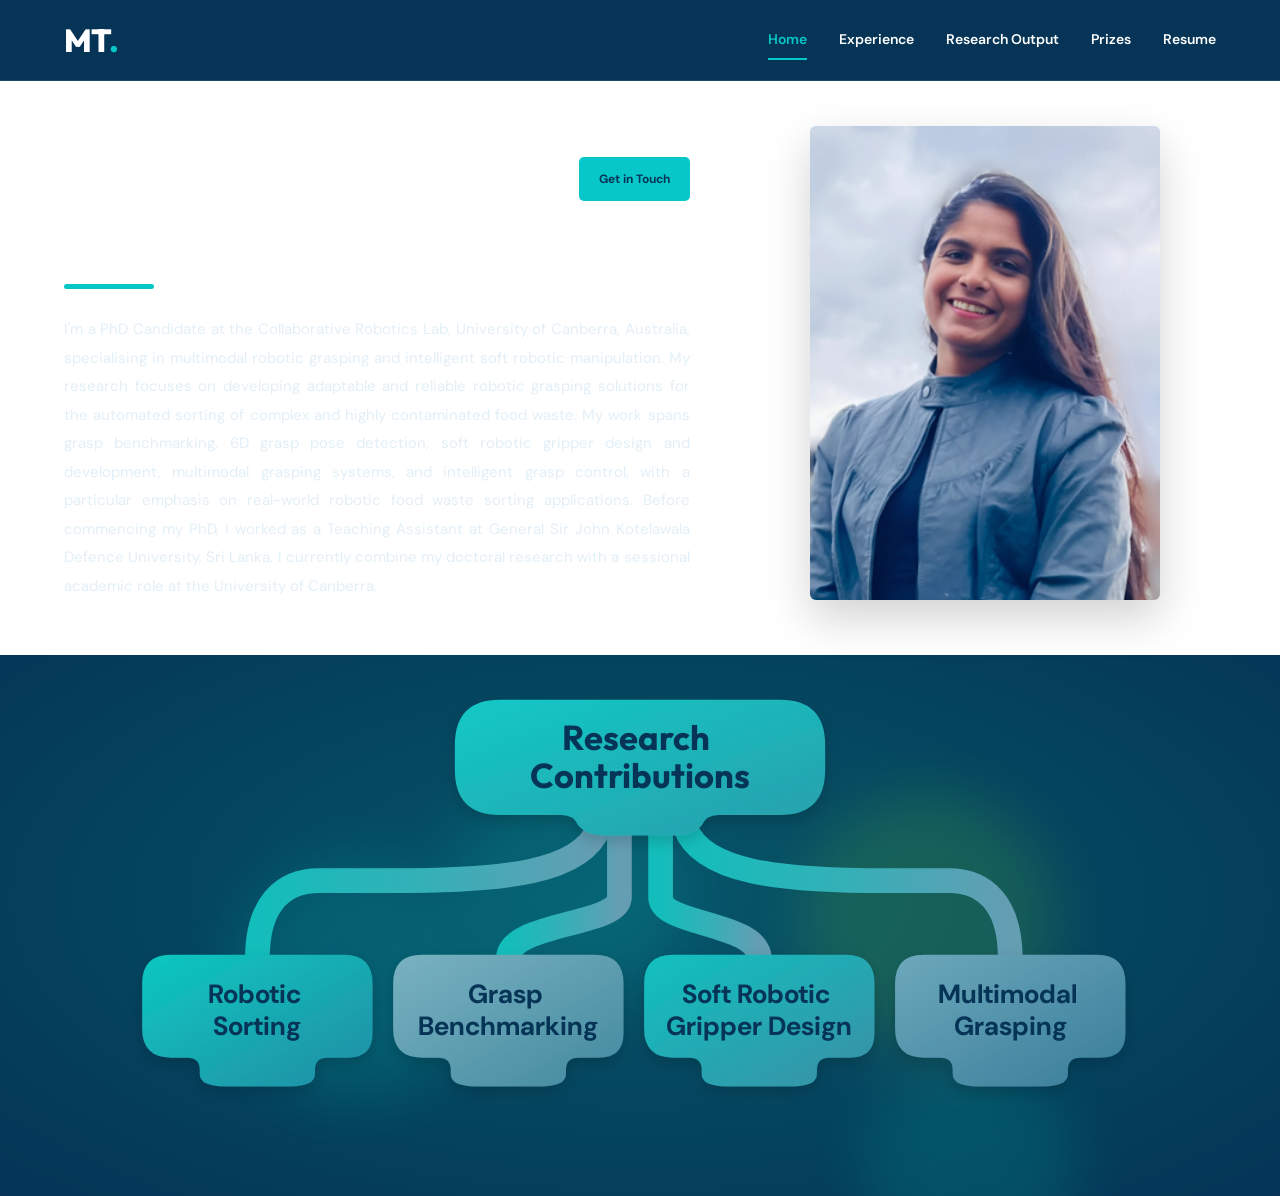
==== index.html @ 843c8979 "Update index.html" ====
<!DOCTYPE html>
<html lang="en">

<head>
    <meta charset="UTF-8">

    <meta name="viewport"
          content="width=device-width, initial-scale=1.0">

    <meta name="description"
          content="Moniesha Thilakarathna - PhD Candidate specialising in multimodal robotic grasping at the University of Canberra.">

    <title>Moniesha Thilakarathna | Robotics Researcher</title>

    <!-- Google Fonts -->
    <link rel="preconnect"
          href="https://fonts.googleapis.com">

    <link rel="preconnect"
          href="https://fonts.gstatic.com"
          crossorigin>

    <link
        href="https://fonts.googleapis.com/css2?family=DM+Sans:wght@400;500;600;700&family=Outfit:wght@400;500;600;700;800&display=swap"
        rel="stylesheet">

    <link rel="stylesheet" href="style.css?v=6">

</head>

<body>

    <!-- ========================================
         FULL-WIDTH NAVIGATION
         ======================================== -->

    <header class="site-header">

        <nav class="navbar container"
             aria-label="Main navigation">

            <a href="#home" class="logo">
                MT<span>.</span>
            </a>

            <button
                class="menu-toggle"
                type="button"
                aria-label="Toggle navigation"
                aria-expanded="false"
                aria-controls="nav-links">
                ☰
            </button>

            <div class="nav-links" id="nav-links">

                <a href="#home" class="active">
                    Home
                </a>

                <a href="#experience" class="future-link">
                    Experience
                </a>

                <a href="research-output.html">
                    Research Output
                </a>

                <a href="prizes.html">Prizes</a>

                <a href="assets/resume/CV-Moniesha_Thilakarathna.pdf"
   target="_blank"
   rel="noopener noreferrer">
    Resume
</a>

            </div>

        </nav>

    </header>


    <!-- ========================================
         HOMEPAGE INTRODUCTION
         ======================================== -->

    <main>

        <section class="hero" id="home">

            <div class="container hero-grid">

                <!-- LEFT: NAME AND BIOGRAPHY -->

                <div class="hero-content">

                    <!-- Get in Touch button -->

                    <div class="hero-top-contact">

                       <a href="mailto:Moniesha.Thilakarathna@canberra.edu.au?subject=Inquiry%20from%20Portfolio"
   class="hero-contact-btn">
    Get in Touch
</a>

                    </div>

                    <!-- Name -->

                    <h1>
                        Moniesha<br>
                        Thilakarathna
                    </h1>

                    <!-- Turquoise divider -->

                    <div class="hero-divider"></div>

                    <!-- Biography -->

                    <p class="hero-description">

                        I'm a PhD Candidate at the Collaborative Robotics Lab, 
                        University of Canberra, Australia, specialising in multimodal 
                        robotic grasping and intelligent soft robotic manipulation. 
                        My research focuses on developing adaptable and reliable robotic
                        grasping solutions for the automated sorting of complex and highly 
                        contaminated food waste. My work spans grasp benchmarking, 6D grasp pose detection,
                        soft robotic gripper design and development, multimodal grasping systems, and
                        intelligent grasp control, with a particular emphasis on real-world robotic food
                        waste sorting applications. Before commencing my PhD, I worked as a Teaching Assistant
                        at General Sir John Kotelawala Defence University, Sri Lanka. I currently combine
                        my doctoral research with a sessional academic role at the University of Canberra.

                    </p>

                </div>


                <!-- RIGHT: PORTRAIT -->

                <div class="hero-visual">

                    <div class="portrait-frame">

                        <img
                            src="assets/images/Moniesha.png"
                            alt="Portrait of Moniesha Thilakarathna">

                    </div>

                </div>

            </div>

        </section>

       

<!-- ==========================================
     RESEARCH CONTRIBUTIONS TREE
     ========================================== -->

<section class="expertise-strip" id="research-contributions">

  <div class="container">

    <div class="research-tree">

      <svg class="research-tree-svg"
           viewBox="0 0 1400 590"
           xmlns="http://www.w3.org/2000/svg"
           role="img"
           aria-labelledby="tree-title tree-desc">

        <title id="tree-title">Research Contributions</title>
        <desc id="tree-desc">
          Research Contributions connected to Robotic Sorting,
          Grasp Benchmarking, Soft Robotic Gripper Design,
          and Multimodal Grasping.
        </desc>

        <defs>

          
<!-- ROOT GRADIENT -->
<linearGradient id="rootGrad" x1="0" y1="0" x2="1" y2="1">
    <stop offset="0%" stop-color="#12C9C6"/>
    <stop offset="100%" stop-color="#299EAC"/>
</linearGradient>

<!-- LEFT GRADIENT -->
<linearGradient id="leftGrad" x1="0" y1="0" x2="1" y2="1">
    <stop offset="0%" stop-color="#0CC8C1"/>
    <stop offset="100%" stop-color="#238DA4"/>
</linearGradient>

<!-- CENTRE GRADIENT -->
<linearGradient id="centreGrad" x1="0" y1="0" x2="1" y2="1">
    <stop offset="0%" stop-color="#79B2C1"/>
    <stop offset="100%" stop-color="#43899F"/>
</linearGradient>

<!-- GREEN GRADIENT -->
<linearGradient id="greenGrad" x1="0" y1="0" x2="1" y2="1">
    <stop offset="0%" stop-color="#10C1C0"/>
    <stop offset="100%" stop-color="#3A8FA5"/>
</linearGradient>

<!-- RIGHT GRADIENT -->
<linearGradient id="rightGrad" x1="0" y1="0" x2="1" y2="1">
    <stop offset="0%" stop-color="#6CA8BB"/>
    <stop offset="100%" stop-color="#397D99"/>
</linearGradient>

<!-- BRANCH GRADIENT -->
<linearGradient id="branchGrad" x1="0" y1="0" x2="1" y2="0">
    <stop offset="0%" stop-color="#13BDBB"/>
    <stop offset="50%" stop-color="#35B0B7"/>
    <stop offset="100%" stop-color="#659DB3"/>
</linearGradient>


          <!-- SOFT SHADOW -->
          
<filter id="treeShadow"
        x="-30%" y="-35%"
        width="160%" height="180%">

    <feGaussianBlur
        in="SourceAlpha"
        stdDeviation="9"/>

    <feOffset dy="7"/>

    <feComponentTransfer>
        <feFuncA
            type="linear"
            slope="0.16"/>
    </feComponentTransfer>

    <feMerge>
        <feMergeNode/>
        <feMergeNode in="SourceGraphic"/>
    </feMerge>

</filter>


          <!-- SUBTLE GLOW -->
          <filter id="treeGlow"
                  x="-60%" y="-60%"
                  width="220%" height="220%">
            <feGaussianBlur stdDeviation="35"/>
          </filter>
            
<!-- COMMON SHAPE FOR ALL FOUR RESEARCH CARDS -->

<path id="researchCardShape"
      d="
        M 35 0
        H 245
        Q 280 0 280 35
        V 95
        Q 280 125 250 125
        H 225
        Q 210 125 210 140
        V 145
        Q 210 160 180 160
        H 100
        Q 70 160 70 145
        V 140
        Q 70 125 55 125
        H 35
        Q 0 125 0 90
        V 35
        Q 0 0 35 0
        Z
      "/>
        </defs>


        <!-- ==================================
             BACKGROUND GLOW
             ================================== -->

        <g opacity="0.13" filter="url(#treeGlow)">
          <circle cx="350" cy="370" r="145" fill="#00e7d3"/>
          <circle cx="610" cy="270" r="145" fill="#00d6c5"/>
          <circle cx="1050" cy="300" r="155" fill="#8bec22"/>
          <circle cx="1100" cy="600" r="130" fill="#00d6bc"/>
        </g>


        
<!-- ==================================
     TREE CONNECTIONS
     ================================== -->
<g fill="none" stroke="url(#branchGrad)" stroke-width="30"
   stroke-linecap="round" stroke-linejoin="round">
  <!-- Each branch terminates behind its own card -->
  <path d="M 650 185 C 630 240 535 250 400 250 H 310 C 265 250 235 280 235 345"/>
  <path d="M 675 190 V 270 C 675 305 540 300 540 345"/>
  <path d="M 725 190 V 270 C 725 305 845 300 845 345"/>
  <path d="M 755 185 C 775 240 870 250 1000 250 H 1075 C 1120 250 1150 280 1150 345"/>
</g>


        <!-- ==================================
             ROOT BOX
             ================================== -->

        <g filter="url(#treeShadow)">

          <path fill="url(#rootGrad)"
                d="
                  M 530 30
                  H 870
                  Q 925 30 925 85
                  V 115
                  Q 925 170 870 170
                  H 795
                  Q 780 170 775 183
                  Q 765 195 745 195
                  H 655
                  Q 635 195 625 183
                  Q 620 170 605 170
                  H 530
                  Q 475 170 475 115
                  V 85
                  Q 475 30 530 30
                  Z
                "/>

        </g>

        <text x="700" y="82"
              text-anchor="middle"
              class="tree-root-text">
          <tspan x="700">Research</tspan>
          <tspan x="700" dy="46">Contributions</tspan>
        </text>


        <!-- ==================================
     FOUR IDENTICAL RESEARCH CARDS
     Same shape, dimensions and baseline
     ================================== -->

<g class="research-card" data-card="sorting">
  <g filter="url(#treeShadow)" transform="translate(95 340)">
    <use href="#researchCardShape" fill="url(#leftGrad)"/>
  </g>
  <text x="235" y="390" text-anchor="middle" class="tree-card-text"
        pointer-events="none">
    <tspan x="235">Robotic</tspan>
    <tspan x="235" dy="39">Sorting</tspan>
  </text>
  <g class="research-hit-area" data-research="sorting" tabindex="0"
     role="button" aria-label="Show Robotic Sorting description">
    <use href="#researchCardShape" transform="translate(95 340)"
         fill="transparent" pointer-events="all"/>
  </g>
</g>

<g class="research-card" data-card="benchmarking">
  <g filter="url(#treeShadow)" transform="translate(400 340)">
    <use href="#researchCardShape" fill="url(#centreGrad)"/>
  </g>
  <text x="540" y="390" text-anchor="middle" class="tree-card-text tree-card-light"
        pointer-events="none">
    <tspan x="540">Grasp</tspan>
    <tspan x="540" dy="39">Benchmarking</tspan>
  </text>
  <g class="research-hit-area" data-research="benchmarking" tabindex="0"
     role="button" aria-label="Show Grasp Benchmarking description">
    <use href="#researchCardShape" transform="translate(400 340)"
         fill="transparent" pointer-events="all"/>
  </g>
</g>

<g class="research-card" data-card="design">
  <g filter="url(#treeShadow)" transform="translate(705 340)">
    <use href="#researchCardShape" fill="url(#greenGrad)"/>
  </g>
  <text x="845" y="390" text-anchor="middle" class="tree-card-text"
        pointer-events="none">
    <tspan x="845">Soft Robotic</tspan>
    <tspan x="845" dy="39">Gripper Design</tspan>
  </text>
  <g class="research-hit-area" data-research="design" tabindex="0"
     role="button" aria-label="Show Soft Robotic Gripper Design description">
    <use href="#researchCardShape" transform="translate(705 340)"
         fill="transparent" pointer-events="all"/>
  </g>
</g>

<g class="research-card" data-card="multimodal">
  <g filter="url(#treeShadow)" transform="translate(1010 340)">
    <use href="#researchCardShape" fill="url(#rightGrad)"/>
  </g>
  <text x="1150" y="390" text-anchor="middle" class="tree-card-text"
        pointer-events="none">
    <tspan x="1150">Multimodal</tspan>
    <tspan x="1150" dy="39">Grasping</tspan>
  </text>
  <g class="research-hit-area" data-research="multimodal" tabindex="0"
     role="button" aria-label="Show Multimodal Grasping description">
    <use href="#researchCardShape" transform="translate(1010 340)"
         fill="transparent" pointer-events="all"/>
  </g>
</g>

      </svg>

<div class="research-description-panel"
     id="research-description-panel"
     aria-live="polite"
     hidden>

  <h3 id="research-description-title"></h3>

  <p id="research-description-text"></p>

<!-- ROBOTIC SORTING VIDEO -->

<div id="research-video-container"
     class="research-video-container"
     hidden>

    <video
        id="research-video"
        autoplay
        muted
        loop
        playsinline
        preload="metadata"
        controls>

        <source
            src="assets/video/robotic_sorting.mp4"
            type="video/mp4">

        Your browser does not support HTML5 video.

    </video>

</div>

</div>

        
    </div>

  </div>

</section>



    </main>


    <!-- ========================================
         MOBILE NAVIGATION
         ======================================== -->

    <script>

        const menuToggle =
            document.querySelector(".menu-toggle");

        const navLinks =
            document.querySelector(".nav-links");

        menuToggle.addEventListener("click", () => {

            const isOpen =
                navLinks.classList.toggle("open");

            menuToggle.setAttribute(
                "aria-expanded",
                String(isOpen)
            );

        });


        document.querySelectorAll(".nav-links a")
            .forEach(link => {

                link.addEventListener("click", () => {

                    navLinks.classList.remove("open");

                    menuToggle.setAttribute(
                        "aria-expanded",
                        "false"
                    );

                });

            });


        // Sections will be added later.
        // Prevent navigation to unfinished sections.

        document.querySelectorAll(".future-link")
            .forEach(link => {

                link.addEventListener("click", event => {
                    event.preventDefault();
                });

            });

    </script>

<script>
const researchData = {
  sorting: {
    title: "Robotic Sorting",
    description: `The first stage of the project focuses on evaluating the feasibility and limitations of conventional robotic grasping systems for automated sorting of complex, highly contaminated food waste. A complete robotic grasping pipeline was developed by integrating deep learning-based 6D grasp pose detection, collision-free motion planning, and three distinct gripper modalities: rigid parallel, soft adaptive Fin-Ray, and suction grippers. Through approximately 1,500 real-world grasping trials across varying levels of clutter and contamination, this study systematically evaluated grasping performance and identified key failure modes in handling eight common inorganic contaminants found in food waste.`,
    url: ""
  },

  benchmarking: {
    title: "Grasp Benchmarking",
    description: `The second contribution of the research project involved developing GRAB, a comprehensive real-world benchmarking framework to systematically evaluate robotic grasping performance in cluttered food waste sorting environments, with broader applicability to deformable object sorting applications. The framework compares three grasping modalities: rigid, soft adaptive, and suction, across four randomized clutter levels using grasp success, stability, and efficiency metrics. By integrating object deformability, grasp pose quality, clutter conditions, and failure mode analysis, GRAB identifies the key factors influencing grasping performance and provides insights for developing robust, adaptive, and multimodal robotic grasping systems.`,
    url: ""
  },

  design: {
    title: "Soft Robotic Gripper Design",
    description: `The third contribution of the research project involved developing a novel Hybrid Compliance Activation (HCA) soft robotic gripper that couples active and passive compliance through a single-motor mechanism to enhance grasping performance for deformable objects in cluttered food waste sorting environments. A neural-network-assisted multi-objective evolutionary optimization framework was developed to optimize the soft adaptive Fin-Ray finger geometry under varying deformable object contact conditions. The proposed gripper improves finger conformance while maintaining sufficient contact force and reducing undesirable deformation. Through 420 real-world 6D grasping trials across randomized cluttered scenes, the HCA gripper achieved a 20.8% relative improvement in grasp success rate compared with conventional passive compliance, demonstrating its effectiveness in handling deformable objects under complex contact conditions.`,
    url: ""
  },

  multimodal: {
    title: "Multimodal Grasping",
    description: `The fourth contribution of the research project, which is ongoing, focuses on developing an intelligent multimodal robotic gripper that integrates soft adaptive parallel grasping and suction grasping within a single robotic system for automated sorting of complex, highly contaminated food waste. A reinforcement learning-based switching algorithm is being developed to enable intelligent selection and switching between grasping modalities based on object characteristics. This research aims to exploit the complementary capabilities of different grasping modalities to improve grasping adaptability, reliability, and overall sorting performance in complex, cluttered environments.`,
    url: ""
  }
};

const researchTree = document.querySelector(".research-tree");
const researchCards = document.querySelectorAll(".research-hit-area");
const descriptionPanel = document.getElementById("research-description-panel");
const descriptionTitle = document.getElementById("research-description-title");
const descriptionText = document.getElementById("research-description-text");
const projectLink = document.getElementById("research-project-link");

let pinnedCard = null;



function showResearch(key) {
    const data = researchData[key];
    if (!data) return;

    descriptionTitle.textContent = data.title;
    descriptionText.textContent = data.description;

    // ==========================================
    // RESEARCH PROJECT LINK
    // ==========================================

    if (data.url) {
    projectLink.href = data.url;
    projectLink.hidden = false;
} else {
    projectLink.hidden = true;
    projectLink.removeAttribute("href");
}

    descriptionPanel.hidden = false;

    // ==========================================
    // RESEARCH VIDEOS
    // ==========================================

    const videoContainer =
        document.getElementById("research-video-container");

    const researchVideo =
        document.getElementById("research-video");

    // Video paths for each research contribution
    const videoSources = {
    sorting: "assets/video/robotic_sorting.mp4",
    benchmarking: "assets/video/grasp_benchmarking.mp4",
    multimodal: "assets/video/multi_modal_grasping.mp4"
};

    if (videoSources[key]) {

        // Only change source when selecting a different video
        const newSource = videoSources[key];

        if (researchVideo.getAttribute("src") !== newSource) {
            researchVideo.pause();
            researchVideo.setAttribute("src", newSource);
            researchVideo.load();
        }

        videoContainer.hidden = false;

        researchVideo.muted = true;

        researchVideo.play().catch(() => {
            // Autoplay may be blocked by the browser.
        });

    } else {

        researchVideo.pause();
        videoContainer.hidden = true;

    }
}



function hideResearch() {
  if (pinnedCard !== null) return;
  descriptionPanel.hidden = true;
}

researchCards.forEach(card => {
  const key = card.dataset.research;

  // Desktop hover
  card.addEventListener("mouseenter", () => {
    showResearch(key);
  });

  // Keyboard and touch interaction
  card.addEventListener("click", () => {
    if (pinnedCard === key) {
      pinnedCard = null;
      descriptionPanel.hidden = true;
    } else {
      pinnedCard = key;
      showResearch(key);
    }
  });

  card.addEventListener("keydown", event => {
    if (event.key === "Enter" || event.key === " ") {
      event.preventDefault();
      card.dispatchEvent(new MouseEvent("click"));
    }
  });

  card.addEventListener("focus", () => {
    showResearch(key);
  });
});

researchTree.addEventListener("mouseleave", hideResearch);
</script>

</body>
</html>
---- style.css ----
/* ==========================================
   MONIESHA THILAKARATHNA
   PORTFOLIO - HOMEPAGE
   ========================================== */

:root {
    --ocean-blue: #06395f;
    --deep-blue: #032e50;
    --teal: #08c7c9;
    --white: #ffffff;
    --light-text: #e2eff7;
}


/* ==========================================
   GENERAL
   ========================================== */

* {
    margin: 0;
    padding: 0;
    box-sizing: border-box;
}

html {
    scroll-behavior: smooth;
}

body {
    font-family: 'DM Sans', sans-serif;
    background: #ffffff;
    color: #ffffff;
    line-height: 1.7;
}

a {
    text-decoration: none;
    color: inherit;
}

img {
    display: block;
    max-width: 100%;
}

button {
    font: inherit;
}


/* ==========================================
   CENTRED CONTENT
   ========================================== */

.container {
    width: min(1200px, 90%);
    margin: 0 auto;
}


/* ==========================================
   NAVIGATION BAR
   ========================================== */

.site-header {
    width: 100%;
    background: #053456;

    border-bottom:
        1px solid rgba(255,255,255,0.1);
}

.navbar {
    min-height: 80px;

    display: flex;
    align-items: center;
    justify-content: space-between;

    gap: 30px;
}


/* LOGO */

.logo {
    font-family: 'Outfit', sans-serif;
    font-size: 32px;
    font-weight: 800;

    color: #ffffff;
    letter-spacing: -1px;

    flex-shrink: 0;
}

.logo span {
    color: var(--teal);
}


/* NAVIGATION LINKS */

.nav-links {
    display: flex;
    align-items: center;
    gap: 32px;
}

.nav-links a {
    font-size: 14px;
    font-weight: 600;
    color: #ffffff;

    position: relative;
    padding: 8px 0;
}

.nav-links a:hover,
.nav-links a.active {
    color: var(--teal);
}

.nav-links a.active::after {
    content: "";

    position: absolute;
    bottom: 0;
    left: 0;

    width: 100%;
    height: 2px;

    background: var(--teal);
}


/* MOBILE MENU BUTTON */

.menu-toggle {
    display: none;

    background: none;
    border: none;

    color: white;
    font-size: 27px;

    cursor: pointer;
}


/* ==========================================
   HOMEPAGE BACKGROUND
   ========================================== */

.hero {
    width: 100%;

    min-height: 0;
    height: auto;

    background:
        radial-gradient(
            ellipse at 75% 75%,
            rgba(0, 125, 165, 0.20),
            transparent 55%
        ),
        linear-gradient(
            145deg,
            #04445E 100%
        );

    display: block;
}


/* ==========================================
   HOMEPAGE GRID
   ========================================== */

.hero-grid {
    display: grid;

    grid-template-columns:
        minmax(0, 1.15fr)
        minmax(0, 0.85fr);

    /* Both columns have the same height */
    align-items: stretch;

    gap: clamp(35px, 5vw, 90px);

    padding-top: 45px;
    padding-bottom: 55px;

    transform: none;
}


/* ==========================================
   LEFT: INTRODUCTION
   ========================================== */

.hero-content {
    position: relative;

    min-width: 0;
    max-width: 660px;
}


/* NAME */

.hero-content h1 {
    font-family: 'Outfit', sans-serif;

    font-size: clamp(43px, 4.5vw, 72px);
    font-weight: 700;

    line-height: 1.13;
    letter-spacing: -1.8px;

    color: #ffffff;

    margin-bottom: 28px;

    overflow-wrap: anywhere;
}


/* ==========================================
   TURQUOISE DIVIDER
   ========================================== */

.hero-divider {
    width: 90px;
    height: 5px;

    background: var(--teal);

    border-radius: 5px;
    margin-bottom: 26px;
}


/* ==========================================
   BIOGRAPHY
   ========================================== */

.hero-description {
    max-width: 660px;

    font-size: 15px;
    line-height: 1.9;

    color: var(--light-text);

    text-align: justify;
    text-justify: inter-word;
}


/* ==========================================
   BUTTONS
   ========================================== */

.hero-buttons {
    display: flex;
    flex-wrap: wrap;

    gap: 18px;
    margin-top: 35px;
}

.btn {
    display: inline-flex;

    align-items: center;
    justify-content: center;

    padding: 14px 25px;
    min-height: 50px;

    border-radius: 5px;

    font-size: 13px;
    font-weight: 700;

    white-space: nowrap;
}


/* WHITE BUTTON */

.btn-white {
    background: #ffffff;
    color: #053456;
}

.btn-white:hover {
    background: #e9f5fc;
}


/* TEAL BUTTON */

.btn-teal {
    background: var(--teal);
    color: #032e50;
}

.btn-teal:hover {
    background: #35d9d9;
}


/* ==========================================
   TOP-RIGHT GET IN TOUCH BUTTON
   ========================================== */

.hero-top-contact {
    position: absolute;

    /* Align button vertically with Moniesha */
    top: 31px;
    right: 0;

    display: flex;
    align-items: center;
    justify-content: flex-end;

    z-index: 2;
}


/* SMALLER BUTTON */

.hero-top-contact .btn {
    min-height: 38px;

    padding: 9px 17px;

    font-size: 12px;
    border-radius: 5px;
}


/* ==========================================
   RIGHT: PORTRAIT
   ========================================== */

.hero-visual {
    width: 100%;
    height: 100%;

    display: flex;
    align-items: stretch;
    justify-content: center;

    min-height: 0;
}


/* PORTRAIT FRAME */

.portrait-frame {
    width: min(100%, 350px);

    /* Match the full height of left content */
    height: 100%;

    aspect-ratio: auto;

    overflow: hidden;
    border-radius: 6px;
    background: #dceefa;

    box-shadow: 0 18px 45px rgba(0,0,0,0.18);
}


/* PORTRAIT IMAGE */

.portrait-frame img {
    width: 100%;
    height: 100%;

    object-fit: cover;
    object-position: center 30%;
}

/* ==========================================
   RESEARCH CONTRIBUTIONS TREE
   ========================================== */

.expertise-strip {
    width: 100%;

    background:
        radial-gradient(
            ellipse at 50% 45%,
            #075569 0%,
            #04445E 55%,
            #053456 100%
        );

    padding: 20px 0 35px;

    overflow: hidden;
}


/* TREE CONTAINER */

.research-tree {
    width: 100%;
    max-width: 1200px;

    margin: 0 auto;
    position: relative;
}


/* SVG */

.research-tree-svg {
    display: block;

    width: 100%;
    height: auto;

    overflow: visible;
}


/* ROOT TEXT */

.tree-root-text {
    font-family: 'Outfit', sans-serif;
    font-size: 42px;
    font-weight: 700;

    fill: #063456;

    dominant-baseline: middle;
}


/* RESEARCH BOX TEXT */

.tree-card-text {
    font-family: 'DM Sans', sans-serif;
    font-size: 32px;
    font-weight: 700;

    fill: #063456;

    dominant-baseline: middle;
}


/* BENCHMARKING DARK BLUE TEXT */

.tree-card-light {
    fill: #063456;
}


/* ==========================================
   TABLET
   ========================================== */

@media (max-width: 950px) {

    .expertise-strip {
        padding: 25px 0 35px;
    }

    .research-tree {
        max-width: 900px;
    }

}


/* ==========================================
   MOBILE
   ========================================== */

@media (max-width: 650px) {

    .expertise-strip {
        padding: 20px 0 30px;
    }

    .research-tree {
        width: 100%;
    }

    .research-tree-svg {
        width: 100%;
        height: auto;
    }

}


/* ==========================================
   TABLET
   ========================================== */

@media (max-width: 950px) {

    .hero-grid {
        grid-template-columns: 1fr;

        gap: 45px;

        padding-top: 45px;
        padding-bottom: 50px;

        transform: none;
    }

    .hero-content {
        max-width: 750px;
    }

    .hero-visual {
        height: auto;
        justify-content: center;
    }

    .portrait-frame {
        width: min(100%, 380px);
        height: auto;
        aspect-ratio: 3 / 4;
    }

    .nav-links {
        gap: 18px;
    }

    /* RESEARCH TREE */

    .expertise-strip {
        padding: 35px 0 45px;
    }

    .research-tree {
        max-width: 850px;
    }

}


/* ==========================================
   MOBILE
   ========================================== */

@media (max-width: 650px) {

    .container {
        width: 90%;
    }

    .navbar {
        min-height: 72px;
    }

    .logo {
        font-size: 30px;
    }

    .menu-toggle {
        display: block;
    }


    /* MOBILE NAVIGATION */

    .nav-links {
        display: none;

        position: absolute;

        top: 72px;
        left: 0;
        right: 0;

        background: #053456;

        padding: 20px 5% 30px;

        flex-direction: column;
        align-items: flex-start;

        gap: 15px;

        z-index: 100;
    }

    .nav-links.open {
        display: flex;
    }

    .nav-links a {
        font-size: 14px;
    }


    /* MOBILE HERO */

    .hero {
        min-height: calc(100svh - 72px);
    }

    .hero-grid {
        padding-top: 35px;
        padding-bottom: 40px;

        gap: 40px;
    }

    .hero-content h1 {
        font-size: clamp(36px, 9vw, 52px);
        letter-spacing: -1px;
    }

    .hero-description {
        font-size: 14px;
        line-height: 1.85;
    }


    /* MOBILE CONTACT BUTTON */

    .hero-top-contact {
        position: static;

        display: flex;
        justify-content: flex-end;

        height: auto;
        margin-bottom: 25px;
    }


    /* MOBILE BUTTONS */

    .hero-buttons {
        gap: 12px;
    }

    .btn {
        padding: 13px 19px;
        font-size: 12px;
    }


    /* MOBILE PORTRAIT */

    .portrait-frame {
        width: min(100%, 320px);
        height: auto;
        aspect-ratio: 3 / 4;
    }


    /* MOBILE RESEARCH TREE */

    .expertise-strip {
        padding: 30px 0 40px;
    }

    .research-tree {
        width: 100%;
    }

    .research-tree-svg {
        width: 100%;
        height: auto;
    }

}


/* ==========================================
   SMALL MOBILE SCREENS
   ========================================== */

@media (max-width: 380px) {

    .hero-buttons {
        flex-direction: column;
        align-items: stretch;
    }

    .btn {
        width: 100%;
    }

}


/* ==========================================
   INTERACTIVE RESEARCH CARDS
   ========================================== */

.research-hit-area {
    cursor: pointer;
    outline: none;
}

.research-hit-area:focus-visible rect {
    stroke: #ffffff;
    stroke-width: 4px;
}

/* DESCRIPTION PANEL */

.research-description-panel {
    width: min(100%, 850px);
    margin: -105px auto 20px;
    padding: 28px 34px;

    position: relative;
    z-index: 5;

    background: linear-gradient(
        135deg,
        #0a5269,
        #176d80
    );

    border: 1px solid rgba(255,255,255,0.18);
    border-radius: 12px;

    box-shadow: 0 15px 40px rgba(0,0,0,0.2);

    color: #ffffff;
    animation: researchReveal 0.2s ease-out;
}

.research-description-panel[hidden] {
    display: none;
}

.research-description-panel h3 {
    font-family: 'Outfit', sans-serif;
    font-size: 25px;
    font-weight: 700;
    color: #ffffff;
    margin-bottom: 14px;
}

.research-description-panel p {
    font-family: 'DM Sans', sans-serif;
    font-size: 15px;
    line-height: 1.85;
    color: #e2eff7;
    text-align: justify;
}

.research-project-link {
    display: inline-block;
    margin-top: 18px;
    font-weight: 700;
    color: #08c7c9;
}

@keyframes researchReveal {
    from {
        opacity: 0;
        transform: translateY(8px);
    }

    to {
        opacity: 1;
        transform: translateY(0);
    }
}

/* MOBILE */

@media (max-width: 650px) {
    .research-description-panel {
        margin: 0 auto 20px;
        padding: 20px;
    }

    .research-description-panel h3 {
        font-size: 21px;
    }

    .research-description-panel p {
        font-size: 13px;
        text-align: left;
    }
}
/* ==========================================
   RESEARCH DESCRIPTION VIDEO
   ========================================== */

.research-video-container {
    width: 100%;
    margin-top: 25px;
    border-radius: 8px;
    overflow: hidden;

    background: #032e50;
    border: 1px solid rgba(255,255,255,0.15);
}

.research-video-container[hidden] {
    display: none;
}

.research-video-container video {
    display: block;
    width: 100%;
    height: auto;

    max-height: 450px;
    object-fit: contain;

    border-radius: 8px;
}

/* MOBILE */

@media (max-width: 650px) {

    .research-video-container {
        margin-top: 20px;
    }

    .research-video-container video {
        max-height: 280px;
    }

}


/* ==========================================
   RESEARCH OUTPUT - PUBLICATION REFERENCES
   ========================================== */

.publications-heading {
    font-family: 'Outfit', sans-serif;
    font-size: 30px;
    font-weight: 700;
    color: #ffffff;
    margin-bottom: 28px;
}

.publication-list {
    display: flex;
    flex-direction: column;
    gap: 20px;
    max-width: 1050px;
}

.publication {
    background: transparent;
    border: none;
    border-left: 3px solid #08c7c9;
    border-radius: 0;
    padding: 2px 0 2px 20px;
    margin: 0;
    box-shadow: none;
}

.publication p {
    font-family: 'DM Sans', sans-serif;
    font-size: 15px;
    line-height: 1.85;
    color: #e2eff7;
    margin: 0;
    text-align: left;
}

.publication .pub-title {
    color: #ffffff;
    font-weight: 500;
}

.publication .pub-venue {
    color: #42d7d7;
    font-style: italic;
}

.publication .pub-details {
    color: #c1dce9;
}

@media (max-width: 650px) {
    .publication-list { gap: 18px; }
    .publication { padding-left: 15px; }
    .publication p { font-size: 14px; line-height: 1.8; }
}

/* ==========================================
   GET IN TOUCH BUTTON
   ========================================== */

.hero-contact-btn {
    display: inline-flex;
    align-items: center;
    justify-content: center;

    background: #08c7c9;
    color: #053456;

    padding: 12px 20px;
    border-radius: 5px;

    font-family: 'DM Sans', sans-serif;
    font-size: 12px;
    font-weight: 700;

    text-decoration: none;
    white-space: nowrap;

    border: none;
    cursor: pointer;

    transition: background 0.2s ease;
}

.hero-contact-btn:hover {
    background: #35d9d9;
    color: #053456;
}
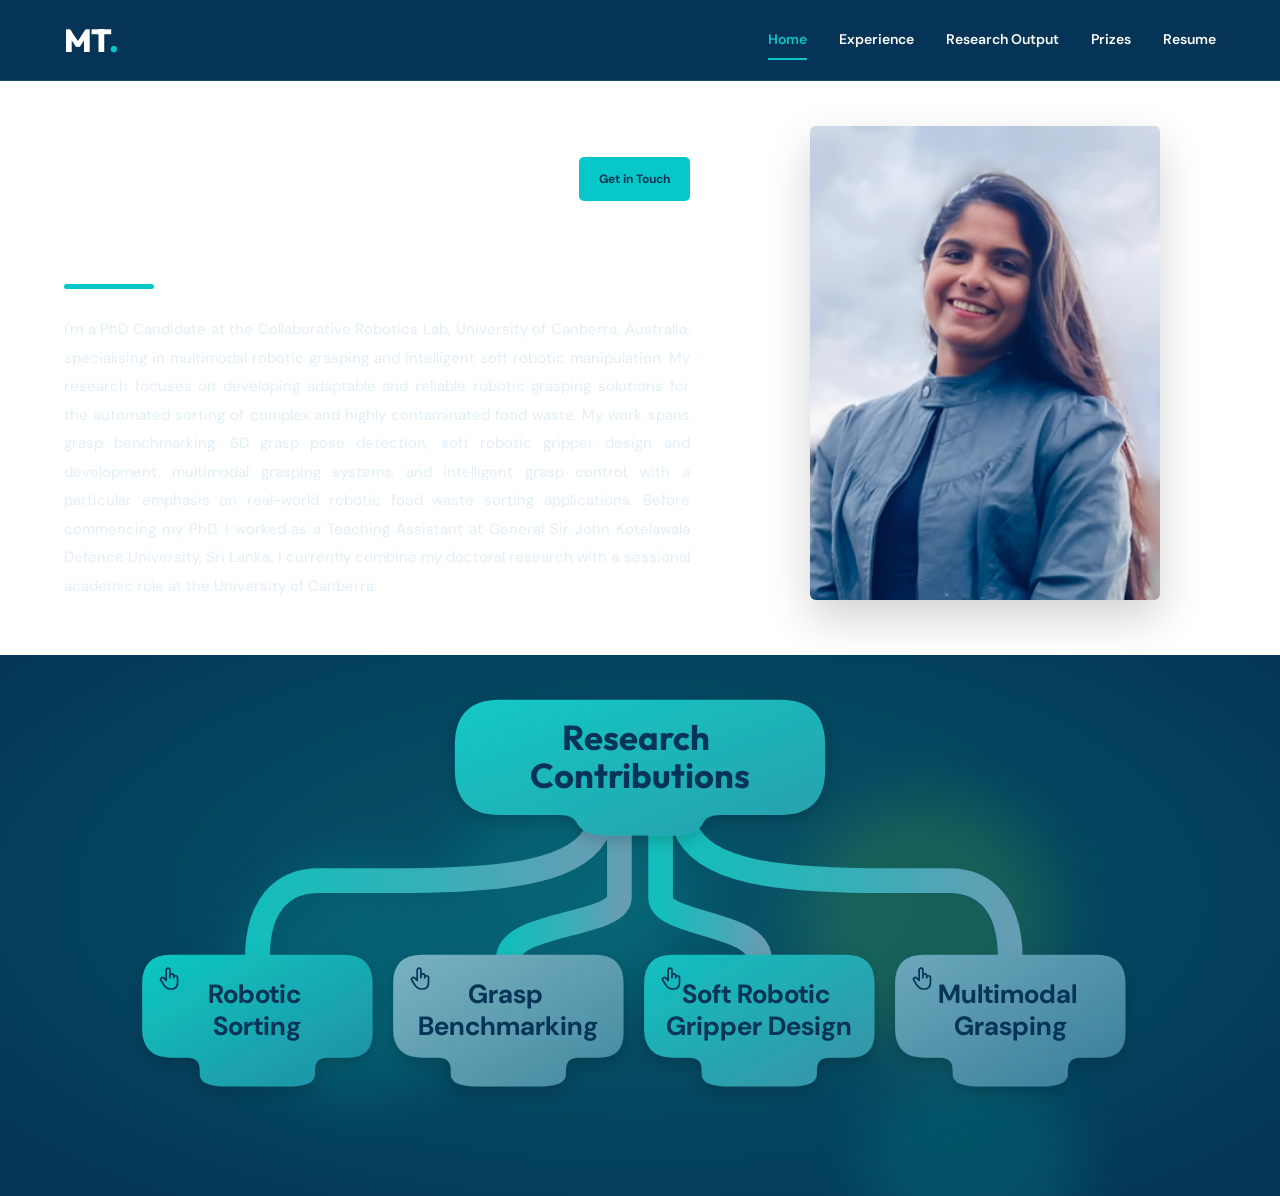
==== commit 90e5db35: "Update index.html" ====
--- a/index.html
+++ b/index.html
@@ -26,6 +26,10 @@
         rel="stylesheet">
 
     <link rel="stylesheet" href="style.css?v=6">
+
+    <style>
+        .research-hit-area { cursor: pointer; }
+    </style>
 
 </head>
 
@@ -59,9 +63,7 @@
                     Home
                 </a>
 
-                <a href="#experience" class="future-link">
-                    Experience
-                </a>
+                <a href="experience.html">Experience</a>
 
                 <a href="research-output.html">
                     Research Output
@@ -279,6 +281,12 @@
         Q 0 0 35 0
         Z
       "/>
+        
+          <!-- Pointing hand: indicates an interactive research card -->
+          <g id="research-hand-icon" fill="none" stroke="#063456"
+             stroke-width="1.8" stroke-linecap="round" stroke-linejoin="round">
+            <path d="M8 13V4a2 2 0 0 1 4 0v8-2a2 2 0 0 1 4 0v2a2 2 0 0 1 4 0v5c0 5-3 7-7 7h-1c-3 0-5-2-7-5l-3-5a2 2 0 0 1 3-2l3 3Z"/>
+          </g>
         </defs>
 
 
@@ -358,6 +366,8 @@
     <tspan x="235">Robotic</tspan>
     <tspan x="235" dy="39">Sorting</tspan>
   </text>
+  <use href="#research-hand-icon" transform="translate(115 354) scale(1.15)"
+       pointer-events="none" aria-hidden="true"/>
   <g class="research-hit-area" data-research="sorting" tabindex="0"
      role="button" aria-label="Show Robotic Sorting description">
     <use href="#researchCardShape" transform="translate(95 340)"
@@ -374,6 +384,8 @@
     <tspan x="540">Grasp</tspan>
     <tspan x="540" dy="39">Benchmarking</tspan>
   </text>
+  <use href="#research-hand-icon" transform="translate(420 354) scale(1.15)"
+       pointer-events="none" aria-hidden="true"/>
   <g class="research-hit-area" data-research="benchmarking" tabindex="0"
      role="button" aria-label="Show Grasp Benchmarking description">
     <use href="#researchCardShape" transform="translate(400 340)"
@@ -390,6 +402,8 @@
     <tspan x="845">Soft Robotic</tspan>
     <tspan x="845" dy="39">Gripper Design</tspan>
   </text>
+  <use href="#research-hand-icon" transform="translate(725 354) scale(1.15)"
+       pointer-events="none" aria-hidden="true"/>
   <g class="research-hit-area" data-research="design" tabindex="0"
      role="button" aria-label="Show Soft Robotic Gripper Design description">
     <use href="#researchCardShape" transform="translate(705 340)"
@@ -406,6 +420,8 @@
     <tspan x="1150">Multimodal</tspan>
     <tspan x="1150" dy="39">Grasping</tspan>
   </text>
+  <use href="#research-hand-icon" transform="translate(1030 354) scale(1.15)"
+       pointer-events="none" aria-hidden="true"/>
   <g class="research-hit-area" data-research="multimodal" tabindex="0"
      role="button" aria-label="Show Multimodal Grasping description">
     <use href="#researchCardShape" transform="translate(1010 340)"
@@ -423,7 +439,13 @@
   <h3 id="research-description-title"></h3>
 
   <p id="research-description-text"></p>
-
+<!-- Reserved for future project links -->
+<a id="research-project-link"
+   class="research-project-link"
+   target="_blank"
+   rel="noopener noreferrer"
+   hidden>
+</a>
 <!-- ROBOTIC SORTING VIDEO -->
 
 <div id="research-video-container"
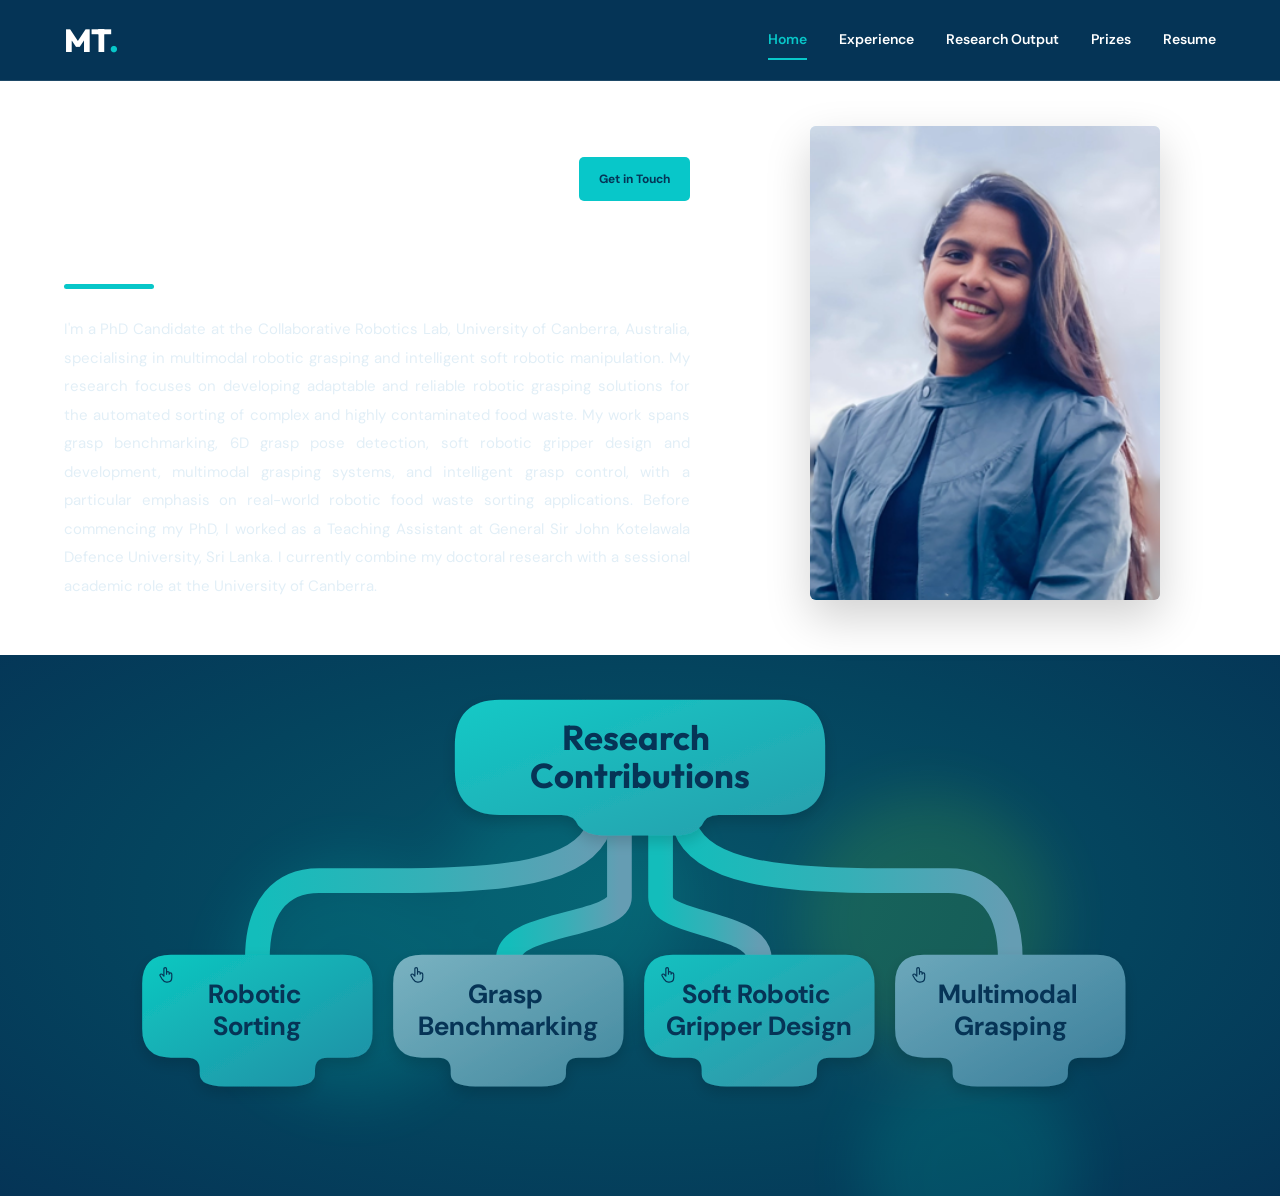
==== commit 675dec66: "Update index.html" ====
--- a/index.html
+++ b/index.html
@@ -366,7 +366,7 @@
     <tspan x="235">Robotic</tspan>
     <tspan x="235" dy="39">Sorting</tspan>
   </text>
-  <use href="#research-hand-icon" transform="translate(115 354) scale(1.15)"
+  <use href="#research-hand-icon" transform="translate(115 354) scale(0.8)"
        pointer-events="none" aria-hidden="true"/>
   <g class="research-hit-area" data-research="sorting" tabindex="0"
      role="button" aria-label="Show Robotic Sorting description">
@@ -384,7 +384,7 @@
     <tspan x="540">Grasp</tspan>
     <tspan x="540" dy="39">Benchmarking</tspan>
   </text>
-  <use href="#research-hand-icon" transform="translate(420 354) scale(1.15)"
+  <use href="#research-hand-icon" transform="translate(420 354) scale(0.8)"
        pointer-events="none" aria-hidden="true"/>
   <g class="research-hit-area" data-research="benchmarking" tabindex="0"
      role="button" aria-label="Show Grasp Benchmarking description">
@@ -402,7 +402,7 @@
     <tspan x="845">Soft Robotic</tspan>
     <tspan x="845" dy="39">Gripper Design</tspan>
   </text>
-  <use href="#research-hand-icon" transform="translate(725 354) scale(1.15)"
+  <use href="#research-hand-icon" transform="translate(725 354) scale(0.8)"
        pointer-events="none" aria-hidden="true"/>
   <g class="research-hit-area" data-research="design" tabindex="0"
      role="button" aria-label="Show Soft Robotic Gripper Design description">
@@ -420,7 +420,7 @@
     <tspan x="1150">Multimodal</tspan>
     <tspan x="1150" dy="39">Grasping</tspan>
   </text>
-  <use href="#research-hand-icon" transform="translate(1030 354) scale(1.15)"
+  <use href="#research-hand-icon" transform="translate(1030 354) scale(0.8)"
        pointer-events="none" aria-hidden="true"/>
   <g class="research-hit-area" data-research="multimodal" tabindex="0"
      role="button" aria-label="Show Multimodal Grasping description">
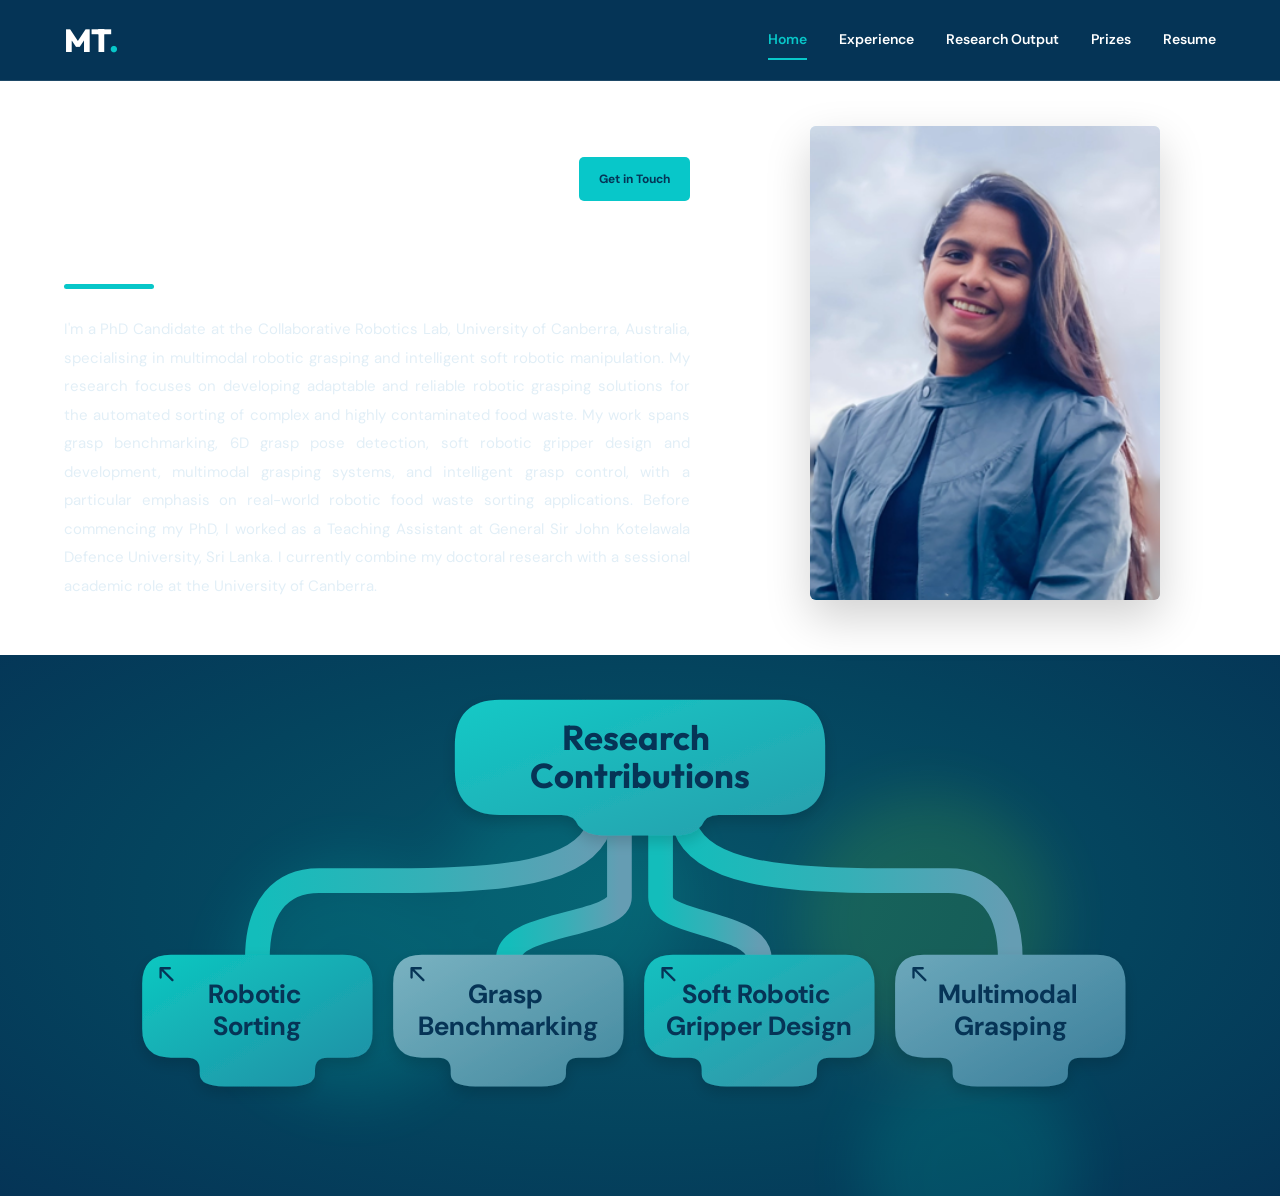
==== commit 04ce328e: "Update index.html" ====
--- a/index.html
+++ b/index.html
@@ -282,10 +282,10 @@
         Z
       "/>
         
-          <!-- Pointing hand: indicates an interactive research card -->
-          <g id="research-hand-icon" fill="none" stroke="#063456"
-             stroke-width="1.8" stroke-linecap="round" stroke-linejoin="round">
-            <path d="M8 13V4a2 2 0 0 1 4 0v8-2a2 2 0 0 1 4 0v2a2 2 0 0 1 4 0v5c0 5-3 7-7 7h-1c-3 0-5-2-7-5l-3-5a2 2 0 0 1 3-2l3 3Z"/>
+          <!-- Diagonal arrow: indicates an interactive research card -->
+          <g id="research-arrow-icon" fill="none" stroke="#063456"
+             stroke-width="3.5" stroke-linecap="round" stroke-linejoin="round">
+            <path d="M21 21 L3 3 M3 17 V3 H17"/>
           </g>
         </defs>
 
@@ -366,7 +366,7 @@
     <tspan x="235">Robotic</tspan>
     <tspan x="235" dy="39">Sorting</tspan>
   </text>
-  <use href="#research-hand-icon" transform="translate(115 354) scale(0.8)"
+  <use href="#research-arrow-icon" transform="translate(115 354) scale(0.8)"
        pointer-events="none" aria-hidden="true"/>
   <g class="research-hit-area" data-research="sorting" tabindex="0"
      role="button" aria-label="Show Robotic Sorting description">
@@ -384,7 +384,7 @@
     <tspan x="540">Grasp</tspan>
     <tspan x="540" dy="39">Benchmarking</tspan>
   </text>
-  <use href="#research-hand-icon" transform="translate(420 354) scale(0.8)"
+  <use href="#research-arrow-icon" transform="translate(420 354) scale(0.8)"
        pointer-events="none" aria-hidden="true"/>
   <g class="research-hit-area" data-research="benchmarking" tabindex="0"
      role="button" aria-label="Show Grasp Benchmarking description">
@@ -402,7 +402,7 @@
     <tspan x="845">Soft Robotic</tspan>
     <tspan x="845" dy="39">Gripper Design</tspan>
   </text>
-  <use href="#research-hand-icon" transform="translate(725 354) scale(0.8)"
+  <use href="#research-arrow-icon" transform="translate(725 354) scale(0.8)"
        pointer-events="none" aria-hidden="true"/>
   <g class="research-hit-area" data-research="design" tabindex="0"
      role="button" aria-label="Show Soft Robotic Gripper Design description">
@@ -420,7 +420,7 @@
     <tspan x="1150">Multimodal</tspan>
     <tspan x="1150" dy="39">Grasping</tspan>
   </text>
-  <use href="#research-hand-icon" transform="translate(1030 354) scale(0.8)"
+  <use href="#research-arrow-icon" transform="translate(1030 354) scale(0.8)"
        pointer-events="none" aria-hidden="true"/>
   <g class="research-hit-area" data-research="multimodal" tabindex="0"
      role="button" aria-label="Show Multimodal Grasping description">
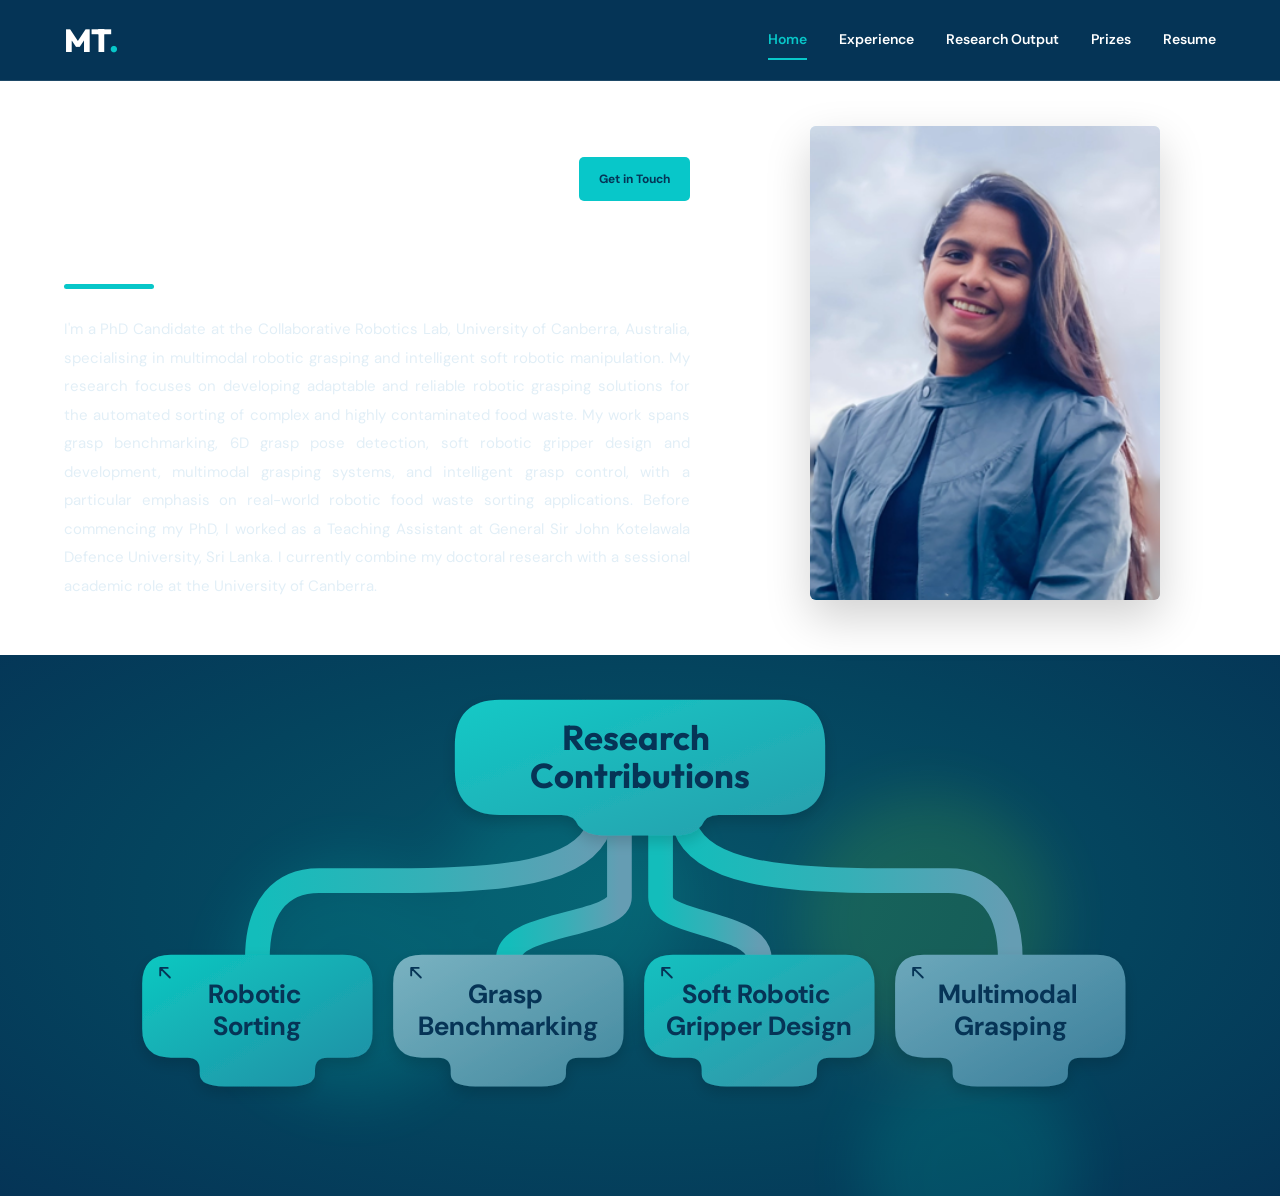
==== commit 0f7fd0ef: "Update index.html" ====
--- a/index.html
+++ b/index.html
@@ -366,7 +366,7 @@
     <tspan x="235">Robotic</tspan>
     <tspan x="235" dy="39">Sorting</tspan>
   </text>
-  <use href="#research-arrow-icon" transform="translate(115 354) scale(0.8)"
+  <use href="#research-arrow-icon" transform="translate(115 354) scale(0.65)"
        pointer-events="none" aria-hidden="true"/>
   <g class="research-hit-area" data-research="sorting" tabindex="0"
      role="button" aria-label="Show Robotic Sorting description">
@@ -384,7 +384,7 @@
     <tspan x="540">Grasp</tspan>
     <tspan x="540" dy="39">Benchmarking</tspan>
   </text>
-  <use href="#research-arrow-icon" transform="translate(420 354) scale(0.8)"
+  <use href="#research-arrow-icon" transform="translate(420 354) scale(0.65)"
        pointer-events="none" aria-hidden="true"/>
   <g class="research-hit-area" data-research="benchmarking" tabindex="0"
      role="button" aria-label="Show Grasp Benchmarking description">
@@ -402,7 +402,7 @@
     <tspan x="845">Soft Robotic</tspan>
     <tspan x="845" dy="39">Gripper Design</tspan>
   </text>
-  <use href="#research-arrow-icon" transform="translate(725 354) scale(0.8)"
+  <use href="#research-arrow-icon" transform="translate(725 354) scale(0.65)"
        pointer-events="none" aria-hidden="true"/>
   <g class="research-hit-area" data-research="design" tabindex="0"
      role="button" aria-label="Show Soft Robotic Gripper Design description">
@@ -420,7 +420,7 @@
     <tspan x="1150">Multimodal</tspan>
     <tspan x="1150" dy="39">Grasping</tspan>
   </text>
-  <use href="#research-arrow-icon" transform="translate(1030 354) scale(0.8)"
+  <use href="#research-arrow-icon" transform="translate(1030 354) scale(0.65)"
        pointer-events="none" aria-hidden="true"/>
   <g class="research-hit-area" data-research="multimodal" tabindex="0"
      role="button" aria-label="Show Multimodal Grasping description">
